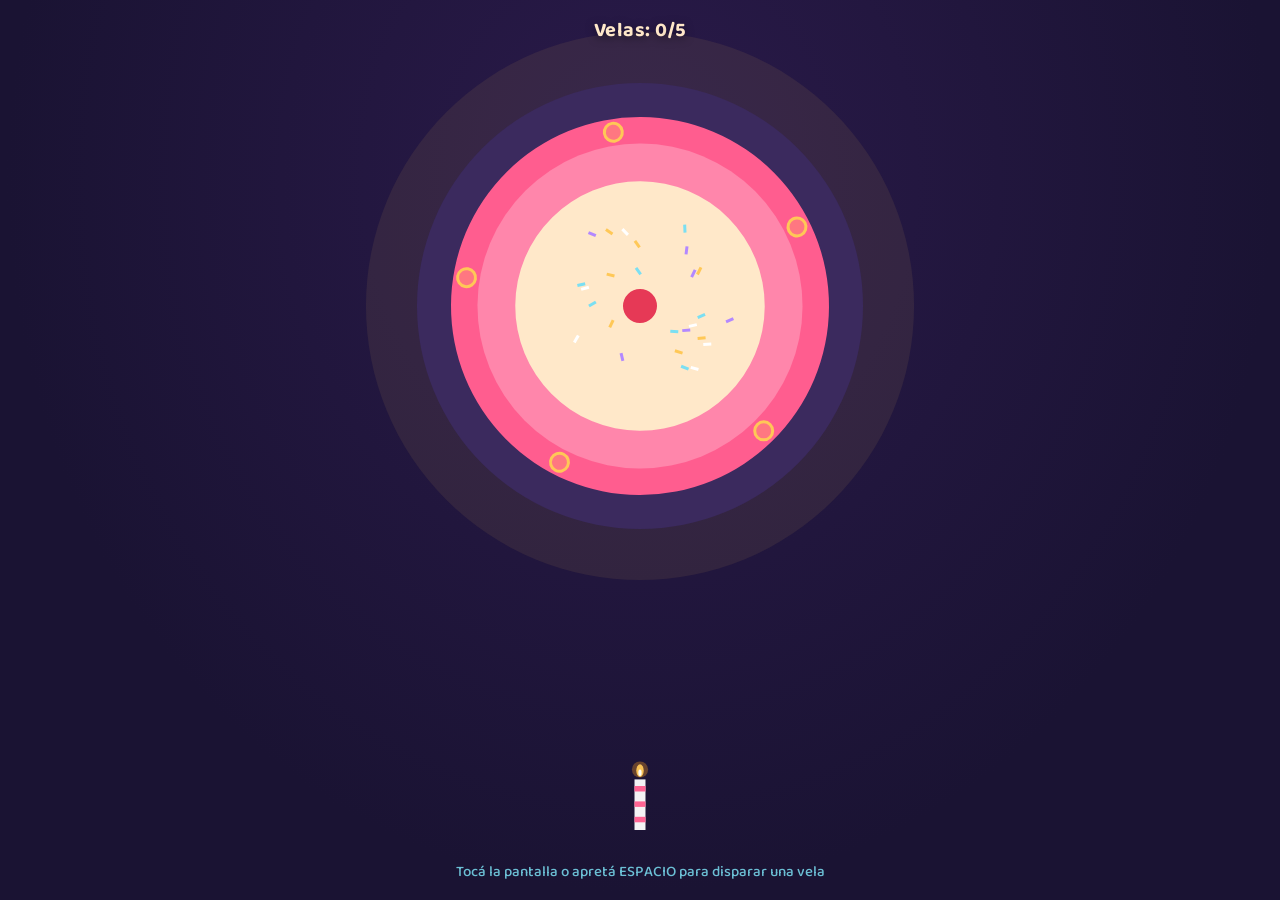
==== people/nekros1x/index.html @ d53af734 "<3" ====
<!doctype html>
<html lang="es">
<head>
<meta charset="utf-8">
<meta name="viewport" content="width=device-width, initial-scale=1, user-scalable=no">
<title>Feliz cumple 三郎</title>
<link href="https://fonts.googleapis.com/css2?family=Baloo+2:wght@500;700;800&display=swap" rel="stylesheet">
<style>
  :root{
    --noche:#1a1333; --noche2:#2a1a4a;
    --frutilla:#ff5d8f; --crema:#ffe8c9;
    --dorado:#ffc857; --llama:#ff9f1c; --menta:#7bdff2;
  }
  *{margin:0;padding:0;box-sizing:border-box}
  html,body{height:100%;overflow:hidden;font-family:'Baloo 2',system-ui,sans-serif;
    background:radial-gradient(ellipse at 50% 20%, var(--noche2), var(--noche) 70%)}
  canvas{display:block;touch-action:manipulation}
  #hud{position:fixed;top:14px;left:0;right:0;text-align:center;color:var(--crema);
    font-weight:700;font-size:20px;letter-spacing:.5px;pointer-events:none;text-shadow:0 2px 8px rgba(0,0,0,.5)}
  #hint{position:fixed;bottom:16px;left:0;right:0;text-align:center;color:var(--menta);
    font-weight:500;font-size:15px;opacity:.85;pointer-events:none}
  #win{position:fixed;inset:0;display:none;flex-direction:column;align-items:center;
    justify-content:center;text-align:center;background:rgba(20,12,40,.55);backdrop-filter:blur(2px)}
  #win.show{display:flex}
  #win h1{color:var(--dorado);font-weight:800;font-size:clamp(34px,9vw,92px);line-height:1.05;
    text-shadow:0 0 30px rgba(255,200,87,.55);animation:pop .6s cubic-bezier(.2,1.6,.4,1) both}
  #win h2{color:var(--frutilla);font-weight:800;font-size:clamp(26px,7vw,64px);margin-top:6px;
    animation:pop .6s .15s cubic-bezier(.2,1.6,.4,1) both}
  #win p{color:var(--crema);font-size:clamp(15px,3vw,22px);font-weight:500;margin-top:14px;
    animation:fadeup .8s .45s both}
  #win button{margin-top:30px;border:0;cursor:pointer;font:inherit;font-weight:700;font-size:17px;
    color:var(--noche);background:var(--menta);padding:12px 28px;border-radius:999px;
    box-shadow:0 6px 0 rgba(0,0,0,.25);animation:fadeup .8s .7s both}
  #win button:active{transform:translateY(3px);box-shadow:0 3px 0 rgba(0,0,0,.25)}
  @keyframes pop{from{transform:scale(.3);opacity:0}to{transform:scale(1);opacity:1}}
  @keyframes fadeup{from{transform:translateY(14px);opacity:0}to{transform:translateY(0);opacity:1}}
  @media (prefers-reduced-motion: reduce){#win h1,#win h2,#win p,#win button{animation:none}}
</style>
</head>
<body>
<canvas id="c"></canvas>
<div id="hud">Velas: <span id="score">0</span>/5</div>
<div id="hint">Toc&aacute; la pantalla o apret&aacute; ESPACIO para disparar una vela</div>
<div id="win">
  <h1>&iexcl;FELIZ CUMPLEA&Ntilde;OS!</h1>
  <h2>&#19977;&#37070; &middot; Saburou</h2>
  <p>que se cumplan todos tus deseos</p>
  <button id="again">Jugar de nuevo</button>
</div>
<script>
(function(){
  var cv=document.getElementById('c'),cx2=cv.getContext('2d');
  var scoreEl=document.getElementById('score'),winEl=document.getElementById('win');
  var W,H,CX,CY,R;
  function resize(){
    W=cv.width=window.innerWidth; H=cv.height=window.innerHeight;
    CX=W/2; CY=H*0.34; R=Math.min(W,H)*0.21;
  }
  window.addEventListener('resize',resize); resize();

  var TAU=Math.PI*2, NSLOTS=5, TOL=0.30;
  var state,slots,rotation,speed,shot,misses,parts,floats,shake,placed,boomT;

  var sprinkles=[];
  for(var i=0;i<26;i++) sprinkles.push({a:Math.random()*TAU, r:0.25+Math.random()*0.5,
    c:['#7bdff2','#ffc857','#ffffff','#b388ff'][i%4]});

  function reset(){
    state='play'; rotation=0; speed=0.9; placed=0; boomT=0; shake=0;
    shot=null; misses=[]; parts=[]; floats=[];
    slots=[];
    for(var i=0;i<NSLOTS;i++) slots.push({a:i*TAU/NSLOTS, filled:false,
      color:['#ff5d8f','#7bdff2','#ffc857','#b388ff','#80ed99'][i]});
    scoreEl.textContent='0';
    winEl.classList.remove('show');
  }
  reset();

  function norm(a){ a=a%TAU; if(a<0)a+=TAU; return a; }
  function angDist(a,b){ var d=Math.abs(norm(a)-norm(b)); return Math.min(d,TAU-d); }

  function shoot(){
    if(state!=='play'||shot) return;
    shot={x:CX, y:H-70, v:Math.max(900,H*1.3)};
  }
  window.addEventListener('keydown',function(e){
    if(e.code==='Space'){ e.preventDefault(); shoot(); }
  });
  cv.addEventListener('pointerdown',shoot);
  document.getElementById('again').addEventListener('click',function(e){
    e.stopPropagation(); reset();
  });

  function addFloat(txt,col){ floats.push({txt:txt,col:col,y:CY+R+60,a:1}); }

  function explode(){
    state='boom'; boomT=0;
    var cols=['#ff5d8f','#ffc857','#7bdff2','#b388ff','#80ed99','#ffe8c9'];
    for(var i=0;i<220;i++){
      var an=Math.random()*TAU, sp=120+Math.random()*620;
      parts.push({x:CX,y:CY,vx:Math.cos(an)*sp,vy:Math.sin(an)*sp-150,
        s:3+Math.random()*6,c:cols[i%cols.length],rot:Math.random()*TAU,
        vr:(Math.random()-0.5)*10,a:1});
    }
  }

  function update(dt){
    if(state==='play'){
      rotation=norm(rotation+speed*dt);
      if(shot){
        shot.y-=shot.v*dt;
        var tip=shot.y-46;
        if(tip<=CY+R){
          var local=norm(Math.PI/2-rotation), best=0,bd=99;
          for(var i=0;i<NSLOTS;i++){
            var d=angDist(local,slots[i].a);
            if(d<bd){bd=d;best=i;}
          }
          if(bd<=TOL && !slots[best].filled){
            slots[best].filled=true; placed++;
            scoreEl.textContent=placed;
            speed+=0.35*(speed>0?1:-1);
            if(placed===2||placed===4) speed=-speed;
            addFloat('¡Buena!','#80ed99');
            if(placed>=NSLOTS) explode();
          }else{
            shake=0.25;
            addFloat(bd<=TOL?'¡Chocaste una vela!':'Uy, casi...','#ff5d8f');
            misses.push({x:shot.x,y:shot.y,vx:(Math.random()<0.5?-1:1)*(150+Math.random()*200),
              vy:-150,rot:0,vr:(Math.random()-0.5)*14,a:1});
          }
          shot=null;
        }
      }
    } else if(state==='boom'){
      boomT+=dt;
      if(boomT>0.9 && !winEl.classList.contains('show')) winEl.classList.add('show');
    }
    for(var i=misses.length-1;i>=0;i--){
      var m=misses[i]; m.vy+=1400*dt; m.x+=m.vx*dt; m.y+=m.vy*dt;
      m.rot+=m.vr*dt; m.a-=0.8*dt;
      if(m.a<=0||m.y>H+80) misses.splice(i,1);
    }
    for(var i=parts.length-1;i>=0;i--){
      var p=parts[i]; p.vy+=500*dt; p.x+=p.vx*dt; p.y+=p.vy*dt;
      p.rot+=p.vr*dt; p.a-=0.35*dt;
      if(p.a<=0) parts.splice(i,1);
    }
    for(var i=floats.length-1;i>=0;i--){
      floats[i].y-=40*dt; floats[i].a-=1.1*dt;
      if(floats[i].a<=0) floats.splice(i,1);
    }
    if(shake>0) shake-=dt;
  }

  function drawCandle(g,scale,lit){
    var w=10*scale,h=46*scale;
    g.fillStyle='#fff';
    g.fillRect(-w/2,-h,w,h);
    g.fillStyle='#ff5d8f';
    for(var s=0;s<3;s++) g.fillRect(-w/2,-h+6*scale+s*14*scale,w,5*scale);
    if(lit){
      var f=1+Math.sin(performance.now()/90)*0.18;
      g.fillStyle='rgba(255,159,28,0.35)';
      g.beginPath(); g.arc(0,-h-9*scale,9*scale*f,0,TAU); g.fill();
      g.fillStyle='#ffc857';
      g.beginPath(); g.ellipse(0,-h-8*scale,3.4*scale,7*scale*f,0,0,TAU); g.fill();
      g.fillStyle='#fff';
      g.beginPath(); g.ellipse(0,-h-6*scale,1.5*scale,3*scale,0,0,TAU); g.fill();
    }
  }

  function draw(){
    cx2.clearRect(0,0,W,H);
    var sx=shake>0?(Math.random()-0.5)*10:0, sy=shake>0?(Math.random()-0.5)*10:0;

    if(state!=='boom'||boomT<0.25){
      var fade=state==='boom'?Math.max(0,1-boomT*4):1;
      cx2.save();
      cx2.translate(CX+sx,CY+sy);
      cx2.globalAlpha=fade;
      cx2.scale(state==='boom'?1+boomT*2:1, state==='boom'?1+boomT*2:1);

      // resplandor y plato
      cx2.fillStyle='rgba(255,200,87,0.08)';
      cx2.beginPath(); cx2.arc(0,0,R*1.45,0,TAU); cx2.fill();
      cx2.fillStyle='#3b2a5e';
      cx2.beginPath(); cx2.arc(0,0,R*1.18,0,TAU); cx2.fill();

      cx2.rotate(rotation);

      // torta vista desde arriba
      cx2.fillStyle='#ff5d8f';
      cx2.beginPath(); cx2.arc(0,0,R,0,TAU); cx2.fill();
      cx2.fillStyle='#ff86ab';
      cx2.beginPath(); cx2.arc(0,0,R*0.86,0,TAU); cx2.fill();
      cx2.fillStyle='#ffe8c9';
      cx2.beginPath(); cx2.arc(0,0,R*0.66,0,TAU); cx2.fill();
      for(var i=0;i<sprinkles.length;i++){
        var sp=sprinkles[i];
        cx2.fillStyle=sp.c;
        cx2.save();
        cx2.rotate(sp.a); cx2.translate(R*0.66*sp.r,0); cx2.rotate(1);
        cx2.fillRect(-1.5,-4,3,8);
        cx2.restore();
      }
      cx2.fillStyle='#e63956';
      cx2.beginPath(); cx2.arc(0,0,R*0.09,0,TAU); cx2.fill();

      // portavelas y velas colocadas
      for(var i=0;i<NSLOTS;i++){
        var s=slots[i];
        cx2.save();
        cx2.rotate(s.a); cx2.translate(R*0.93,0); cx2.rotate(Math.PI/2);
        if(s.filled){
          drawCandle(cx2,1,true);
        }else{
          cx2.strokeStyle='#ffc857'; cx2.lineWidth=3;
          cx2.beginPath(); cx2.arc(0,0,9,0,TAU); cx2.stroke();
          cx2.fillStyle='rgba(255,200,87,0.25)';
          cx2.beginPath(); cx2.arc(0,0,9,0,TAU); cx2.fill();
        }
        cx2.restore();
      }
      cx2.restore();
    }

    // vela en vuelo
    if(shot){
      cx2.save(); cx2.translate(shot.x,shot.y);
      drawCandle(cx2,1.1,true);
      cx2.restore();
    }
    // lanzador (vela lista)
    if(state==='play'&&!shot){
      cx2.save(); cx2.translate(CX,H-70); cx2.globalAlpha=0.95;
      drawCandle(cx2,1.1,true);
      cx2.restore();
    }
    // velas erradas
    for(var i=0;i<misses.length;i++){
      var m=misses[i];
      cx2.save(); cx2.translate(m.x,m.y); cx2.rotate(m.rot); cx2.globalAlpha=Math.max(0,m.a);
      drawCandle(cx2,1,false);
      cx2.restore();
    }
    // confeti
    for(var i=0;i<parts.length;i++){
      var p=parts[i];
      cx2.save(); cx2.translate(p.x,p.y); cx2.rotate(p.rot); cx2.globalAlpha=Math.max(0,p.a);
      cx2.fillStyle=p.c; cx2.fillRect(-p.s/2,-p.s/2,p.s,p.s*1.6);
      cx2.restore();
    }
    // textos flotantes
    cx2.textAlign='center'; cx2.font='700 26px "Baloo 2",sans-serif';
    for(var i=0;i<floats.length;i++){
      var f=floats[i];
      cx2.globalAlpha=Math.max(0,f.a); cx2.fillStyle=f.col;
      cx2.fillText(f.txt,CX,f.y);
    }
    cx2.globalAlpha=1;
  }

  var last=performance.now();
  function loop(t){
    var dt=Math.min(0.033,(t-last)/1000); last=t;
    update(dt); draw();
    requestAnimationFrame(loop);
  }
  requestAnimationFrame(loop);
})();
</script>
</body>
</html>
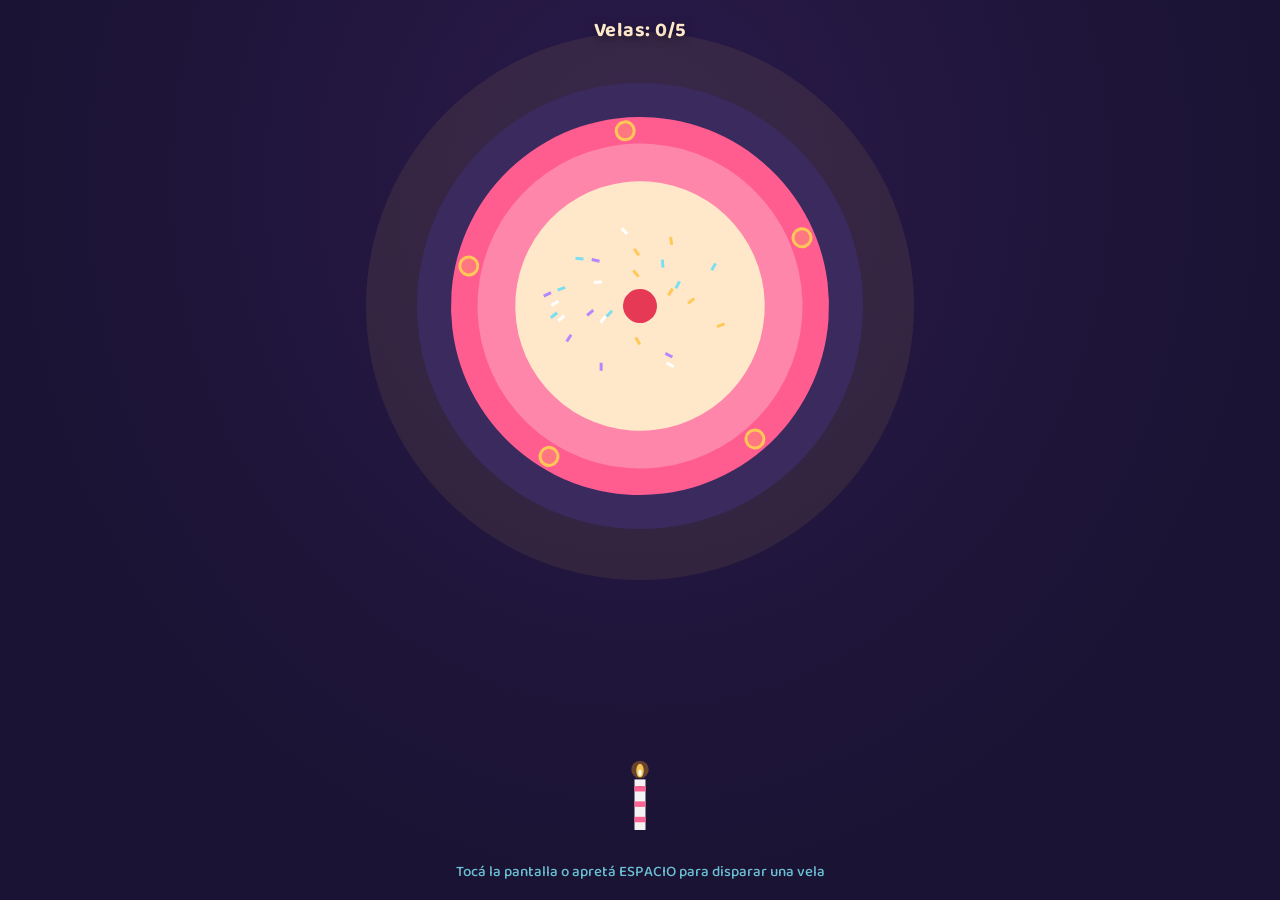
==== commit fd158514: "arreglos menores paquete de nekros1x" ====
--- a/people/nekros1x/index.html
+++ b/people/nekros1x/index.html
@@ -271,4 +271,4 @@
 })();
 </script>
 </body>
-</html>+</html>
